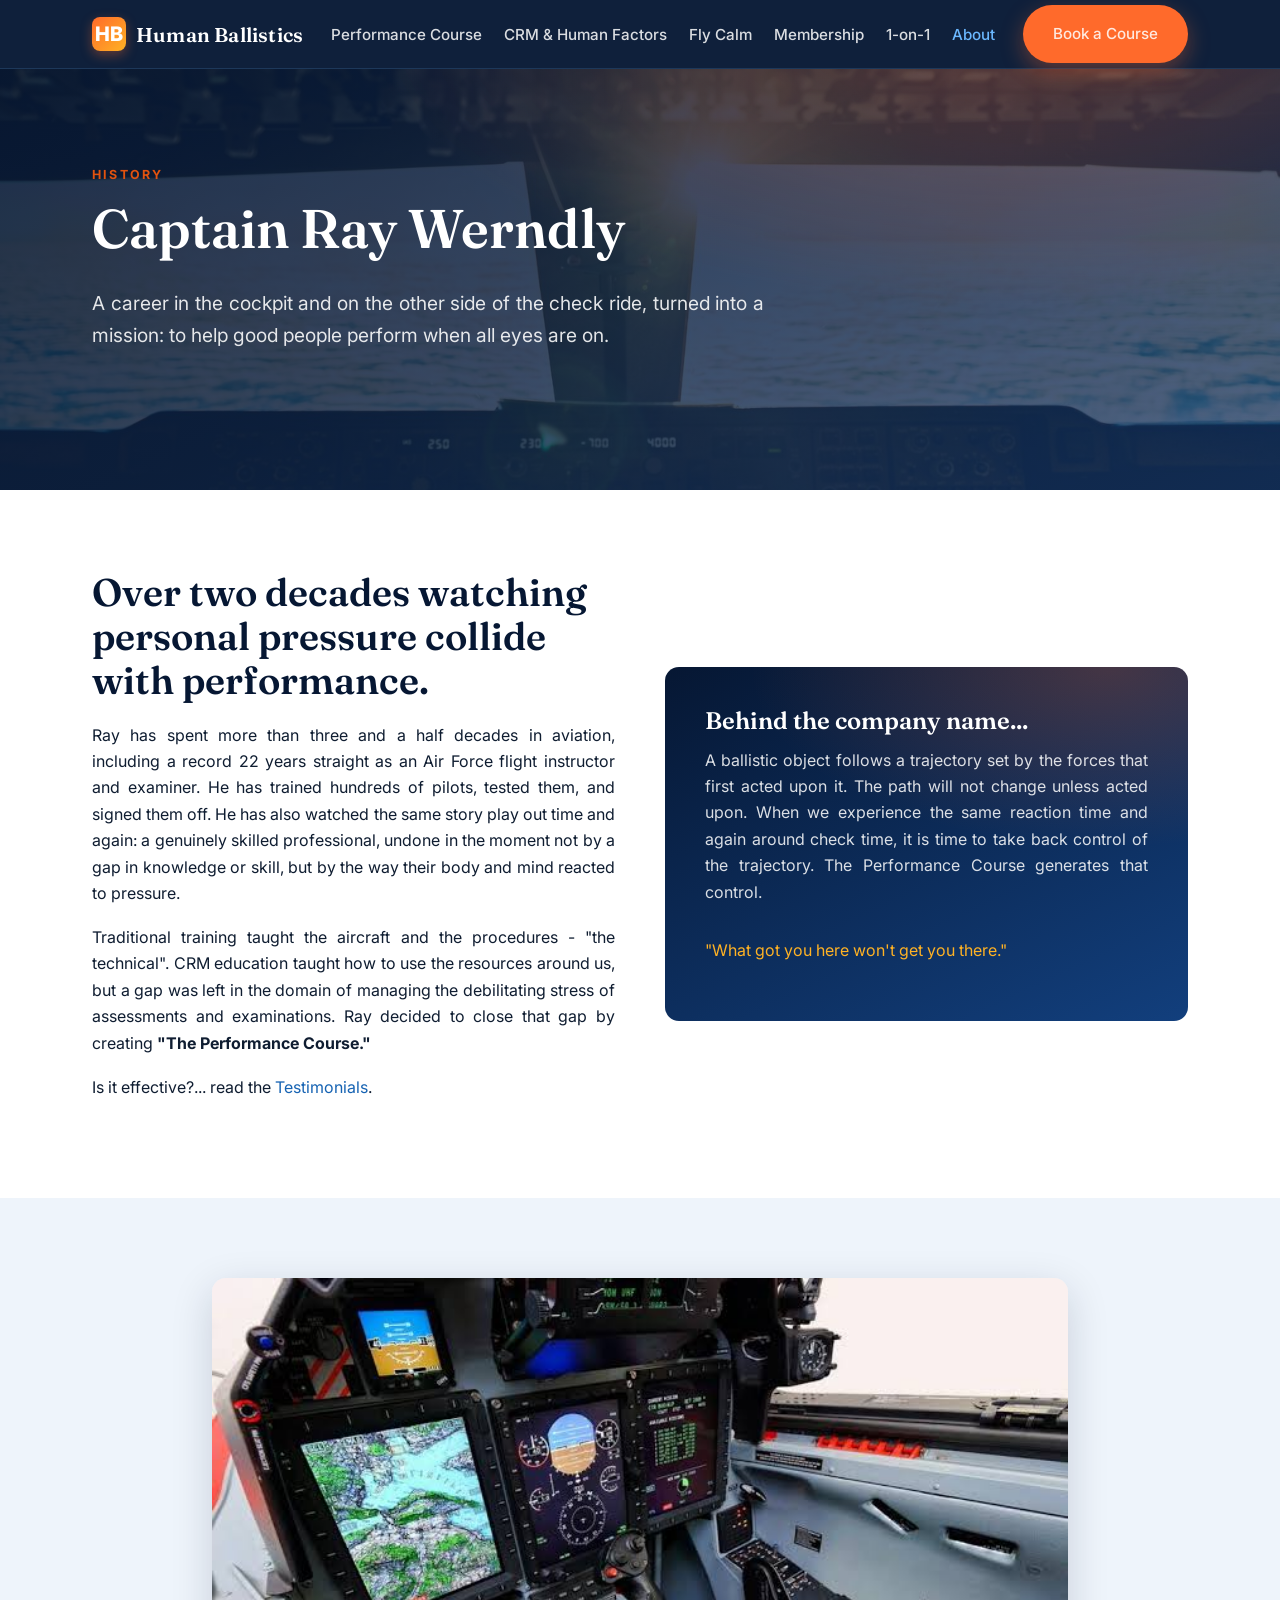
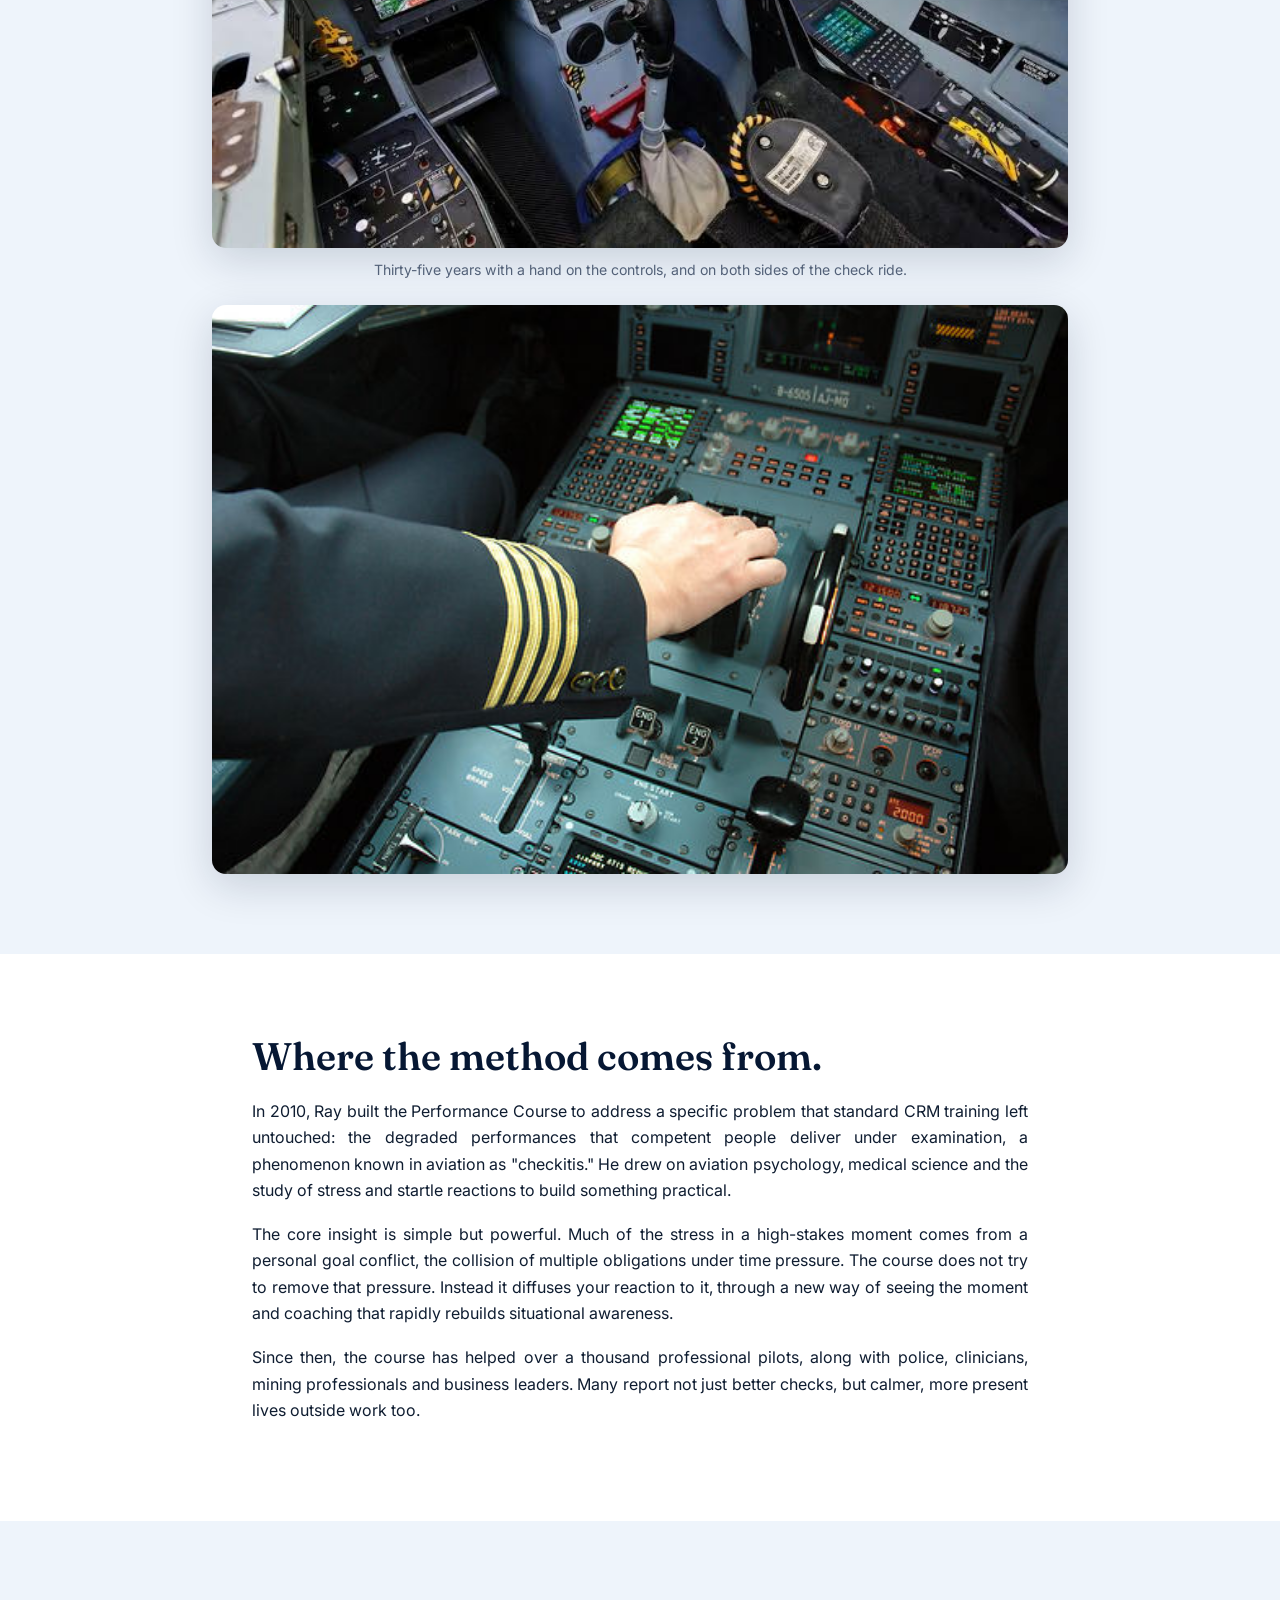
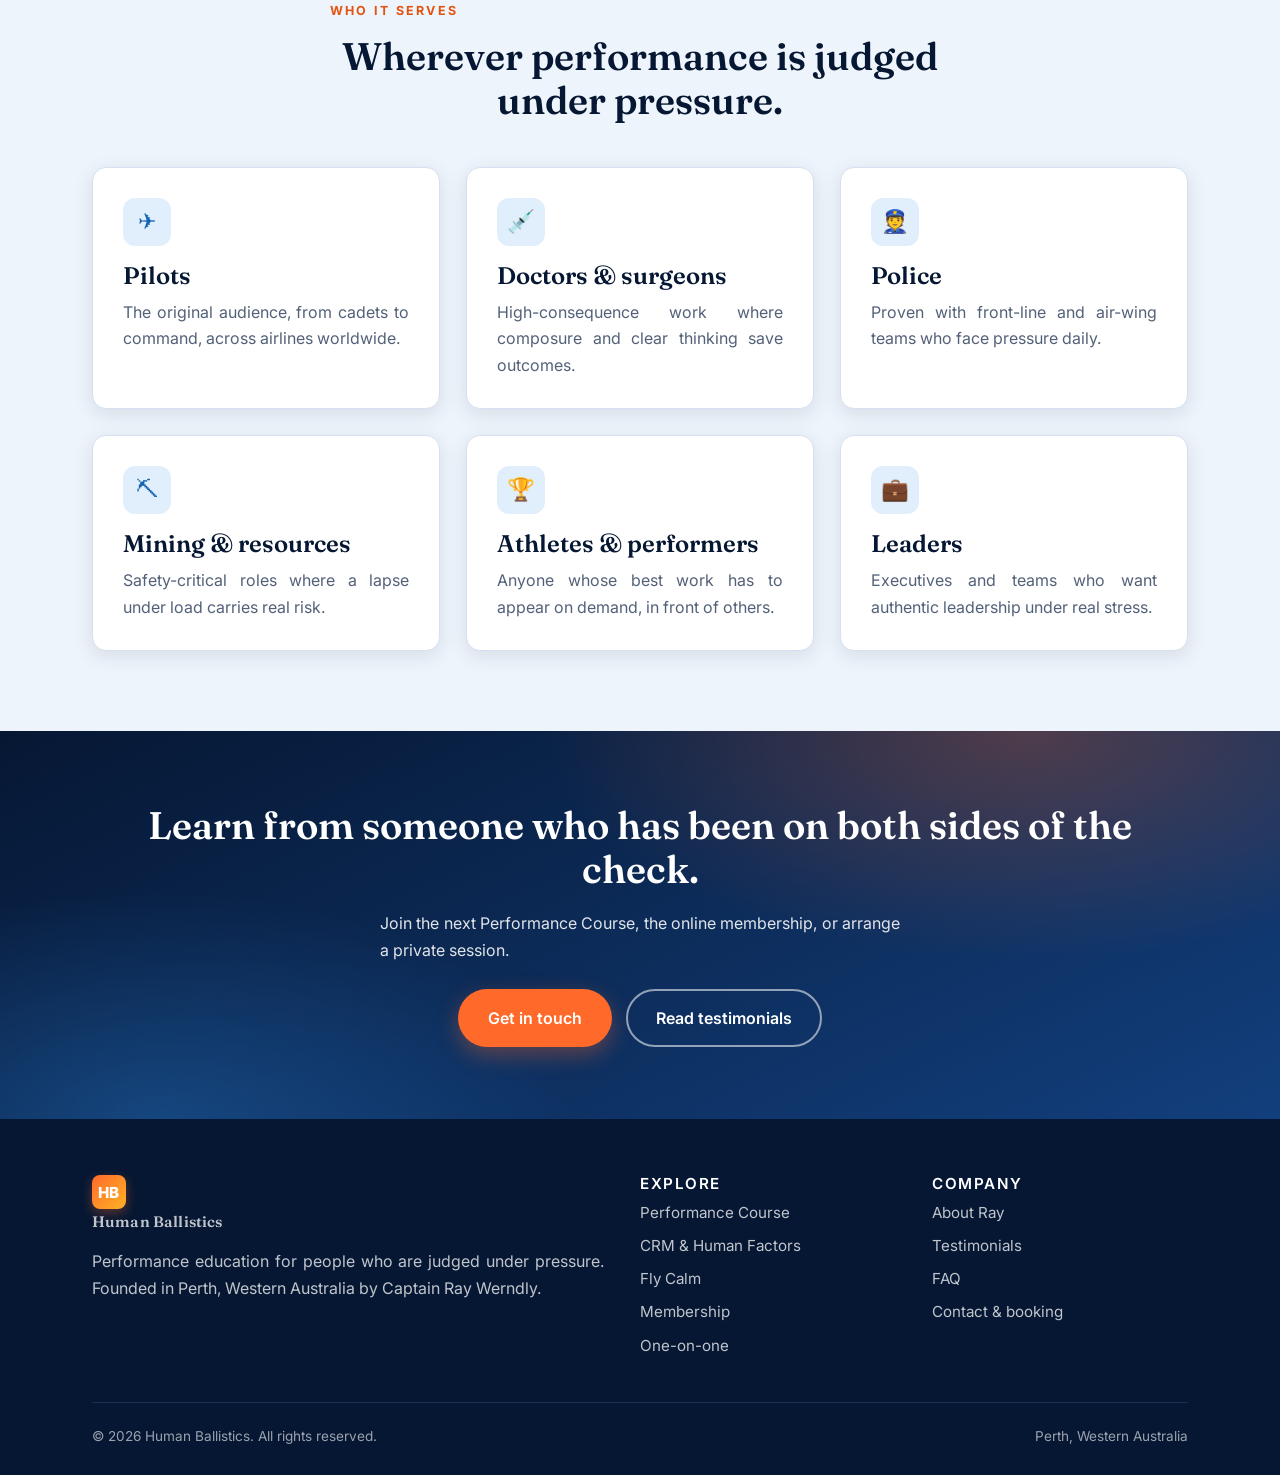
==== about.html @ b088965b "Add files via upload" ====
<!DOCTYPE html>
<html lang="en-AU">
<head>
  <meta charset="UTF-8">
  <meta name="viewport" content="width=device-width, initial-scale=1.0">
  <title>About Captain Ray Werndly | Human Ballistics</title>
  <meta name="description" content="Captain Ray Werndly spent 35 years in aviation, 22 as a flight instructor and examiner. In 2010 he built the Performance Course to help professionals perform under pressure.">
  <link rel="preconnect" href="https://fonts.googleapis.com">
  <link rel="preconnect" href="https://fonts.gstatic.com" crossorigin>
  <link href="https://fonts.googleapis.com/css2?family=Fraunces:opsz,wght@9..144,400;9..144,600&family=Inter:wght@400;500;600;700&display=swap" rel="stylesheet">
  <link rel="stylesheet" href="css/styles.css">
</head>
<body>

  <header class="site-header">
    <div class="container nav">
      <a class="brand" href="index.html"><span class="mark">HB</span> Human Ballistics</a>
      <button class="nav-toggle" aria-label="Menu">&#9776;</button>
      <ul class="nav-links">
        <li><a href="performance-course.html">Performance Course</a></li>
        <li><a href="crm-humanfactors.html">CRM &amp; Human Factors</a></li>
        <li><a href="fly-calm.html">Fly Calm</a></li>
        <li><a href="membership.html">Membership</a></li>
        <li><a href="one-on-one.html">1-on-1</a></li>
        <li><a class="active" href="about.html">About</a></li>
        <li class="nav-cta"><a class="btn btn-primary" href="contact.html">Book a Course</a></li>
      </ul>
    </div>
  </header>

  <section class="hero hero--photo" style="background-image:url('assets/about-hero.jpg')">
    <div class="container">
      <p class="eyebrow">History</p>
      <h1 style="white-space:nowrap">Captain Ray Werndly</h1>
      <p class="lead">A career in the cockpit and on the other side of the check ride, turned into a mission: to help good people perform when all eyes are on.</p>
    </div>
  </section>

  <section class="section alt">
    <div class="container split">
      <div>
        <h2>Over two decades watching personal pressure collide with performance.</h2>
        <p>Ray has spent more than three and a half decades in aviation, including a record 22 years straight as an Air Force flight instructor and examiner. He has trained hundreds of pilots, tested them, and signed them off. He has also watched the same story play out time and again: a genuinely skilled professional, undone in the moment not by a gap in knowledge or skill, but by the way their body and mind reacted to pressure.</p>
        <p>Traditional training taught the aircraft and the procedures - "the technical". CRM education taught how to use the resources around us, but a gap was left in the domain of managing the debilitating stress of assessments and examinations. Ray decided to close that gap by creating <strong>"The Performance Course."</strong></p>
        <p>Is it effective?... read the <a href="testimonials.html">Testimonials</a>.</p>
      </div>
      <div class="panel">
        <h3>Behind the company name...</h3>
        <p>A ballistic object follows a trajectory set by the forces that first acted upon it. The path will not change unless acted upon. When we experience the same reaction time and again around check time, it is time to take back control of the trajectory. The Performance Course generates that control.</p>
        <p style="color:var(--amber);margin-top:14px">"What got you here won't get you there."</p>
      </div>
    </div>
  </section>

  <section class="section">
    <div class="container" style="max-width:900px">
      <img class="figure-img" src="assets/pc21-cockpit.jpg" alt="The forward cockpit instrument panel and control stick of a Pilatus PC-21 military training aircraft.">
      <p class="figure-cap">Thirty-five years with a hand on the controls, and on both sides of the check ride.</p>
      <img class="figure-img" style="margin-top:24px" src="assets/cockpit-throttle.jpg" alt="A captain's hand, four gold stripes on the sleeve, on the thrust levers of an airliner flight deck.">
    </div>
  </section>

  <section class="section alt">
    <div class="container" style="max-width:820px">
      <h2>Where the method comes from.</h2>
      <p>In 2010, Ray built the Performance Course to address a specific problem that standard CRM training left untouched: the degraded performances that competent people deliver under examination, a phenomenon known in aviation as "checkitis." He drew on aviation psychology, medical science and the study of stress and startle reactions to build something practical.</p>
      <p>The core insight is simple but powerful. Much of the stress in a high-stakes moment comes from a personal goal conflict, the collision of multiple obligations under time pressure. The course does not try to remove that pressure. Instead it diffuses your reaction to it, through a new way of seeing the moment and coaching that rapidly rebuilds situational awareness.</p>
      <p>Since then, the course has helped over a thousand professional pilots, along with police, clinicians, mining professionals and business leaders. Many report not just better checks, but calmer, more present lives outside work too.</p>
    </div>
  </section>

  <section class="section">
    <div class="container">
      <div class="section-head center">
        <p class="eyebrow">Who it serves</p>
        <h2>Wherever performance is judged under pressure.</h2>
      </div>
      <div class="grid grid-3">
        <div class="card"><div class="icon">&#9992;</div><h3>Pilots</h3><p>The original audience, from cadets to command, across airlines worldwide.</p></div>
        <div class="card"><div class="icon">&#128137;</div><h3>Doctors &amp; surgeons</h3><p>High-consequence work where composure and clear thinking save outcomes.</p></div>
        <div class="card"><div class="icon">&#128110;</div><h3>Police</h3><p>Proven with front-line and air-wing teams who face pressure daily.</p></div>
        <div class="card"><div class="icon">&#9935;</div><h3>Mining &amp; resources</h3><p>Safety-critical roles where a lapse under load carries real risk.</p></div>
        <div class="card"><div class="icon">&#127942;</div><h3>Athletes &amp; performers</h3><p>Anyone whose best work has to appear on demand, in front of others.</p></div>
        <div class="card"><div class="icon">&#128188;</div><h3>Leaders</h3><p>Executives and teams who want authentic leadership under real stress.</p></div>
      </div>
    </div>
  </section>

  <section class="cta-band">
    <div class="container">
      <h2>Learn from someone who has been on both sides of the check.</h2>
      <p>Join the next Performance Course, the online membership, or arrange a private session.</p>
      <div class="hero-cta" style="justify-content:center">
        <a class="btn btn-primary" href="contact.html">Get in touch</a>
        <a class="btn btn-ghost" href="testimonials.html">Read testimonials</a>
      </div>
    </div>
  </section>

  <footer class="site-footer">
    <div class="container">
      <div class="footer-grid">
        <div>
          <a class="brand" href="index.html" style="margin-bottom:14px"><span class="mark">HB</span> Human Ballistics</a>
          <p>Performance education for people who are judged under pressure. Founded in Perth, Western Australia by Captain Ray Werndly.</p>
        </div>
        <div>
          <h4>Explore</h4>
          <a href="performance-course.html">Performance Course</a>
          <a href="crm-humanfactors.html">CRM &amp; Human Factors</a>
          <a href="fly-calm.html">Fly Calm</a>
          <a href="membership.html">Membership</a>
          <a href="one-on-one.html">One-on-one</a>
        </div>
        <div>
          <h4>Company</h4>
          <a href="about.html">About Ray</a>
          <a href="testimonials.html">Testimonials</a>
          <a href="faq.html">FAQ</a>
          <a href="contact.html">Contact &amp; booking</a>
        </div>
      </div>
      <!-- REBRAND NOTE: when the business is renamed, replace "Human Ballistics" and the "HB" monogram everywhere, and turn the line below into: Formerly Human Ballistics (humanballistics.com). -->
      <div class="footer-bottom">
        <span>&copy; <span class="year">2026</span> Human Ballistics. All rights reserved.</span>
        <span>Perth, Western Australia</span>
      </div>
    </div>
  </footer>

  <script src="js/main.js"></script>
</body>
</html>
---- css/styles.css ----
/* =========================================================
   Human Ballistics - shared stylesheet
   "Flight deck at dusk" aviation palette, sales-forward.
   Deep sky-blue gradients + sunset glow, with a punchy
   sunset-orange call-to-action colour.
   To rebrand: change the palette values in :root below and
   the wordmark text in each page header.
   ========================================================= */

:root {
  /* Deep sky (backgrounds, headers, gradients) */
  --navy: #061733;
  --navy-2: #0c2a57;
  --slate: #123f7d;

  /* Sky blue (aviation accent) */
  --sky: #2f90ea;
  --sky-light: #6bb8ff;
  --sky-dark: #1663b3;

  /* Sunset orange (the sales / call-to-action colour) */
  --accent: #ff6a2b;
  --accent-dark: #e2530f;

  /* Instrument amber (numbers, highlights). --amber kept as an
     alias so any older references still resolve. */
  --gold: #ffb224;
  --gold-dark: #d98a00;
  --amber: #ffb224;
  --amber-dark: #d98a00;

  --cream: #eef4fb;
  --ink: #0f1d31;
  --muted: #536178;
  --line: #d5e1f0;
  --white: #ffffff;

  --maxw: 1140px;
  --radius: 14px;
  --shadow: 0 12px 42px rgba(6, 23, 51, 0.16);
  --shadow-soft: 0 5px 20px rgba(6, 23, 51, 0.10);

  --font-head: "Fraunces", Georgia, "Times New Roman", serif;
  --font-body: "Inter", -apple-system, BlinkMacSystemFont, "Segoe UI", Roboto, Helvetica, Arial, sans-serif;
}

* { box-sizing: border-box; }

html { scroll-behavior: smooth; }

body {
  margin: 0;
  font-family: var(--font-body);
  color: var(--ink);
  background: var(--cream);
  line-height: 1.65;
  -webkit-font-smoothing: antialiased;
}

h1, h2, h3, h4 {
  font-family: var(--font-head);
  font-weight: 600;
  line-height: 1.15;
  color: var(--navy);
  margin: 0 0 0.5em;
}

h1 { font-size: clamp(2.1rem, 5vw, 3.4rem); }
h2 { font-size: clamp(1.6rem, 3.4vw, 2.4rem); }
h3 { font-size: clamp(1.2rem, 2.2vw, 1.5rem); }

p { margin: 0 0 1.1em; text-align: justify; }

a { color: var(--sky-dark); text-decoration: none; }
a:hover { text-decoration: underline; }

img { max-width: 100%; display: block; }

.container {
  width: 100%;
  max-width: var(--maxw);
  margin: 0 auto;
  padding: 0 22px;
}

.eyebrow {
  text-transform: uppercase;
  letter-spacing: 0.18em;
  font-size: 0.78rem;
  font-weight: 700;
  color: var(--accent-dark);
  margin-bottom: 0.8rem;
}

/* ---------- Buttons ---------- */
.btn {
  display: inline-block;
  padding: 14px 28px;
  border-radius: 999px;
  font-weight: 600;
  font-size: 1rem;
  cursor: pointer;
  border: 2px solid transparent;
  transition: transform 0.15s ease, box-shadow 0.15s ease, background 0.15s ease;
  text-decoration: none;
}
.btn:hover { text-decoration: none; transform: translateY(-2px); }
.btn-primary {
  background: var(--accent);
  color: var(--white);
  box-shadow: 0 8px 22px rgba(255, 106, 43, 0.34);
}
.btn-primary:hover { background: var(--accent-dark); color: var(--white); box-shadow: 0 10px 26px rgba(255, 106, 43, 0.42); }
.btn-ghost { background: transparent; color: var(--white); border-color: rgba(255,255,255,0.55); }
.btn-ghost:hover { background: rgba(255,255,255,0.14); }
.btn-dark { background: var(--sky); color: var(--white); }
.btn-dark:hover { background: var(--sky-dark); color: var(--white); }

/* ---------- Header / nav ---------- */
.site-header {
  position: sticky;
  top: 0;
  z-index: 50;
  background: rgba(6, 23, 51, 0.96);
  backdrop-filter: blur(8px);
  color: var(--white);
  border-bottom: 1px solid rgba(107,184,255,0.16);
}
.nav {
  display: flex;
  align-items: center;
  justify-content: space-between;
  height: 68px;
}
.brand {
  display: flex;
  align-items: center;
  gap: 10px;
  color: var(--white);
  font-family: var(--font-head);
  font-weight: 600;
  font-size: 1.25rem;
  letter-spacing: 0.01em;
}
.brand:hover { text-decoration: none; }
.brand .mark {
  width: 34px; height: 34px;
  display: grid; place-items: center;
  border-radius: 8px;
  background: linear-gradient(135deg, var(--accent) 0%, var(--gold) 100%);
  color: var(--white);
  font-weight: 800;
  font-family: var(--font-body);
  box-shadow: 0 4px 12px rgba(255,106,43,0.35);
}
.nav-links {
  display: flex;
  align-items: center;
  gap: 22px;
  list-style: none;
  margin: 0; padding: 0;
}
.nav-links a {
  color: rgba(255,255,255,0.85);
  font-size: 0.95rem;
  font-weight: 500;
}
.nav-links a:hover { color: var(--white); text-decoration: none; }
.nav-links a.active { color: var(--sky-light); }
.nav-cta { margin-left: 6px; }

.nav-toggle {
  display: none;
  background: none;
  border: 0;
  color: var(--white);
  font-size: 1.6rem;
  cursor: pointer;
}

/* ---------- Hero ---------- */
.hero {
  background:
    radial-gradient(1100px 480px at 78% -15%, rgba(255,106,43,0.30), transparent 60%),
    radial-gradient(900px 520px at 8% 8%, rgba(47,144,234,0.34), transparent 58%),
    linear-gradient(155deg, var(--navy) 0%, var(--navy-2) 46%, var(--slate) 100%);
  color: var(--white);
  padding: 96px 0 104px;
  position: relative;
  overflow: hidden;
}
.hero h1 { color: var(--white); max-width: 15ch; }
.hero .lead {
  font-size: 1.2rem;
  color: rgba(255,255,255,0.88);
  max-width: 56ch;
  margin-bottom: 1.8em;
}
.hero-cta { display: flex; gap: 14px; flex-wrap: wrap; }
.hero-stats {
  display: flex;
  gap: 40px;
  margin-top: 56px;
  flex-wrap: wrap;
}
.hero-stats .stat strong {
  display: block;
  font-family: var(--font-head);
  font-size: 2.2rem;
  color: var(--gold);
}
.hero-stats .stat span { color: rgba(255,255,255,0.78); font-size: 0.95rem; }

/* ---------- Sections ---------- */
.section { padding: 80px 0; }
.section-tight { padding: 56px 0; }
.section.alt { background: var(--white); }
.section-head { max-width: 62ch; margin-bottom: 44px; }
.section-head.center { margin-left: auto; margin-right: auto; text-align: center; }

/* ---------- Cards / grid ---------- */
.grid { display: grid; gap: 26px; }
.grid-3 { grid-template-columns: repeat(3, 1fr); }
.grid-2 { grid-template-columns: repeat(2, 1fr); }

.card {
  background: var(--white);
  border: 1px solid var(--line);
  border-radius: var(--radius);
  padding: 30px;
  box-shadow: var(--shadow-soft);
  transition: transform 0.18s ease, box-shadow 0.18s ease;
}
.card:hover { transform: translateY(-4px); box-shadow: var(--shadow); }
.card .icon {
  width: 48px; height: 48px;
  border-radius: 12px;
  background: rgba(47,144,234,0.14);
  color: var(--sky-dark);
  display: grid; place-items: center;
  font-size: 1.4rem;
  margin-bottom: 16px;
}
.card h3 { margin-bottom: 0.4em; }
.card p { color: var(--muted); margin-bottom: 0; }

/* Price cards */
.price-card { display: flex; flex-direction: column; }
.price-card .price {
  font-family: var(--font-head);
  font-size: 2.2rem;
  color: var(--navy);
  margin: 6px 0 2px;
}
.price-card .price small { font-size: 0.9rem; color: var(--muted); font-family: var(--font-body); }
.price-card ul { list-style: none; padding: 0; margin: 18px 0 24px; }
.price-card li { padding: 7px 0 7px 28px; position: relative; color: var(--ink); }
.price-card li::before {
  content: "\2713";
  position: absolute; left: 0; top: 7px;
  color: var(--accent); font-weight: 700;
}
.price-card .btn { margin-top: auto; text-align: center; }
.price-card.featured { border-color: var(--accent); border-width: 2px; box-shadow: var(--shadow); position: relative; }
.badge-pop {
  position: absolute; top: -13px; right: 22px;
  background: var(--accent); color: var(--white);
  font-size: 0.72rem; font-weight: 700; letter-spacing: 0.08em;
  text-transform: uppercase;
  padding: 5px 12px; border-radius: 999px;
  box-shadow: 0 4px 12px rgba(255,106,43,0.35);
}

/* ---------- Split feature ---------- */
.split { display: grid; grid-template-columns: 1fr 1fr; gap: 50px; align-items: center; }
.split .panel {
  background:
    radial-gradient(600px 300px at 85% 0%, rgba(255,106,43,0.24), transparent 60%),
    linear-gradient(155deg, var(--navy) 0%, var(--slate) 100%);
  color: var(--white); border-radius: var(--radius); padding: 40px;
  min-height: 260px; display: flex; flex-direction: column; justify-content: center;
}
.split .panel h3 { color: var(--white); }
.split .panel p { color: rgba(255,255,255,0.85); }

/* ---------- Testimonials ---------- */
.quote-grid { columns: 3; column-gap: 26px; }
.quote {
  break-inside: avoid;
  background: var(--white);
  border: 1px solid var(--line);
  border-left: 4px solid var(--sky);
  border-radius: 10px;
  padding: 22px 24px;
  margin-bottom: 26px;
  box-shadow: var(--shadow-soft);
}
.quote p { font-size: 1rem; color: var(--ink); margin-bottom: 12px; }
.quote .who { font-size: 0.85rem; color: var(--sky-dark); font-weight: 600; }

/* ---------- Steps ---------- */
.steps { counter-reset: step; display: grid; gap: 20px; }
.step { display: flex; gap: 18px; align-items: flex-start; }
.step .num {
  counter-increment: step;
  flex: 0 0 auto;
  width: 40px; height: 40px; border-radius: 50%;
  background: linear-gradient(135deg, var(--sky) 0%, var(--slate) 100%);
  color: var(--white);
  display: grid; place-items: center; font-weight: 700;
}
.step .num::before { content: counter(step); }
.step h4 { margin-bottom: 0.2em; }
.step p { color: var(--muted); margin-bottom: 0; }

/* ---------- CTA band ---------- */
.cta-band {
  background:
    radial-gradient(800px 380px at 80% 0%, rgba(255,106,43,0.28), transparent 60%),
    radial-gradient(700px 380px at 12% 100%, rgba(47,144,234,0.28), transparent 60%),
    linear-gradient(155deg, var(--navy) 0%, var(--slate) 100%);
  color: var(--white); text-align: center; padding: 72px 0;
}
.cta-band h2 { color: var(--white); }
.cta-band p { color: rgba(255,255,255,0.88); max-width: 52ch; margin: 0 auto 1.6em; }

/* ---------- FAQ ---------- */
.faq details {
  background: var(--white); border: 1px solid var(--line);
  border-radius: 10px; padding: 4px 22px; margin-bottom: 14px;
}
.faq summary {
  cursor: pointer; font-weight: 600; color: var(--navy);
  padding: 16px 0; list-style: none;
}
.faq summary::-webkit-details-marker { display: none; }
.faq summary::after { content: "+"; float: right; color: var(--accent-dark); font-size: 1.3rem; }
.faq details[open] summary::after { content: "\2212"; }
.faq details p { color: var(--muted); padding-bottom: 8px; }

/* ---------- Footer ---------- */
.site-footer {
  background: var(--navy); color: rgba(255,255,255,0.75);
  padding: 56px 0 28px; margin-top: 0;
}
.footer-grid { display: grid; grid-template-columns: 2fr 1fr 1fr; gap: 36px; }
.site-footer h4 { color: var(--white); font-family: var(--font-body); font-size: 0.95rem; text-transform: uppercase; letter-spacing: 0.1em; }
.site-footer a { color: rgba(255,255,255,0.75); display: block; margin-bottom: 8px; font-size: 0.95rem; }
.site-footer a:hover { color: var(--sky-light); text-decoration: none; }
.footer-bottom {
  border-top: 1px solid rgba(107,184,255,0.16);
  margin-top: 36px; padding-top: 22px;
  display: flex; justify-content: space-between; flex-wrap: wrap; gap: 10px;
  font-size: 0.85rem; color: rgba(255,255,255,0.6);
}

/* ---------- Utility ---------- */
.center { text-align: center; }
.mt-0 { margin-top: 0; }
.lead { font-size: 1.15rem; color: var(--muted); }
.pill {
  display: inline-block; padding: 5px 14px; border-radius: 999px;
  background: rgba(47,144,234,0.14); color: var(--sky-dark);
  font-size: 0.8rem; font-weight: 600; margin-bottom: 12px;
}
.note {
  background: rgba(255,178,36,0.12);
  border: 1px solid rgba(255,178,36,0.42);
  border-radius: 10px; padding: 16px 20px; color: var(--ink);
}

/* ---------- Photo hero (a real image behind the brand gradient) ----------
   Each page sets its own background-image inline on the .hero--photo section,
   for example: <section class="hero hero--photo" style="background-image:url('assets/xxx.jpg')">
   The ::before overlay keeps the same darkening gradient and orange glow on
   every page, so the heroes feel uniform while each photo differs.            */
.hero--photo {
  position: relative;
  isolation: isolate;
  background-size: cover;
  background-position: center 40%;
  background-repeat: no-repeat;
}
.hero--photo::before {
  content: "";
  position: absolute;
  inset: 0;
  z-index: 0;
  pointer-events: none;
  background:
    radial-gradient(1100px 480px at 80% -12%, rgba(255,106,43,0.30), transparent 60%),
    linear-gradient(155deg, rgba(6,23,51,0.90) 0%, rgba(10,32,66,0.82) 48%, rgba(16,52,104,0.72) 100%);
}
.hero--photo > .container { position: relative; z-index: 1; }

/* ---------- Images ---------- */
.figure-img {
  width: 100%;
  border-radius: var(--radius);
  box-shadow: var(--shadow);
  display: block;
}
.figure-cap {
  font-size: 0.88rem;
  color: var(--muted);
  margin-top: 10px;
  text-align: center;
}
/* Dark frame for diagrams that have a black background (e.g. the performance curve) */
.figure-dark {
  background: linear-gradient(160deg, var(--navy) 0%, var(--slate) 100%);
  border-radius: var(--radius);
  padding: 22px;
  box-shadow: var(--shadow);
}
.figure-dark img { width: 100%; border-radius: 8px; display: block; }
.media-round { border-radius: var(--radius); box-shadow: var(--shadow); width: 100%; aspect-ratio: 3 / 2; object-fit: cover; display: block; }
/* Wide cinematic banner (e.g. an airliner across the top of a page) */
.banner-img {
  width: 100%; aspect-ratio: 3 / 1; object-fit: cover; object-position: center 45%;
  border-radius: var(--radius); box-shadow: var(--shadow); display: block;
}
@media (max-width: 700px) { .banner-img { aspect-ratio: 16 / 10; } }

/* Small country flag next to a heading */
.flag {
  width: 26px; height: auto; border-radius: 4px;
  vertical-align: middle; margin-right: 9px;
  box-shadow: 0 1px 3px rgba(6,23,51,0.25);
}

/* ---------- Responsive ---------- */
@media (max-width: 900px) {
  .grid-3 { grid-template-columns: 1fr; }
  .grid-2 { grid-template-columns: 1fr; }
  .split { grid-template-columns: 1fr; }
  .quote-grid { columns: 2; }
  .footer-grid { grid-template-columns: 1fr 1fr; }
  .nav-links {
    display: none;
    position: absolute; top: 68px; left: 0; right: 0;
    flex-direction: column; align-items: flex-start;
    background: var(--navy); padding: 18px 22px; gap: 16px;
    border-bottom: 1px solid rgba(107,184,255,0.16);
  }
  .nav-links.open { display: flex; }
  .nav-toggle { display: block; }
  .hero-stats { gap: 28px; }
}
@media (max-width: 560px) {
  .quote-grid { columns: 1; }
  .footer-grid { grid-template-columns: 1fr; }
  .hero { padding: 68px 0 76px; }
  .section { padding: 56px 0; }
}
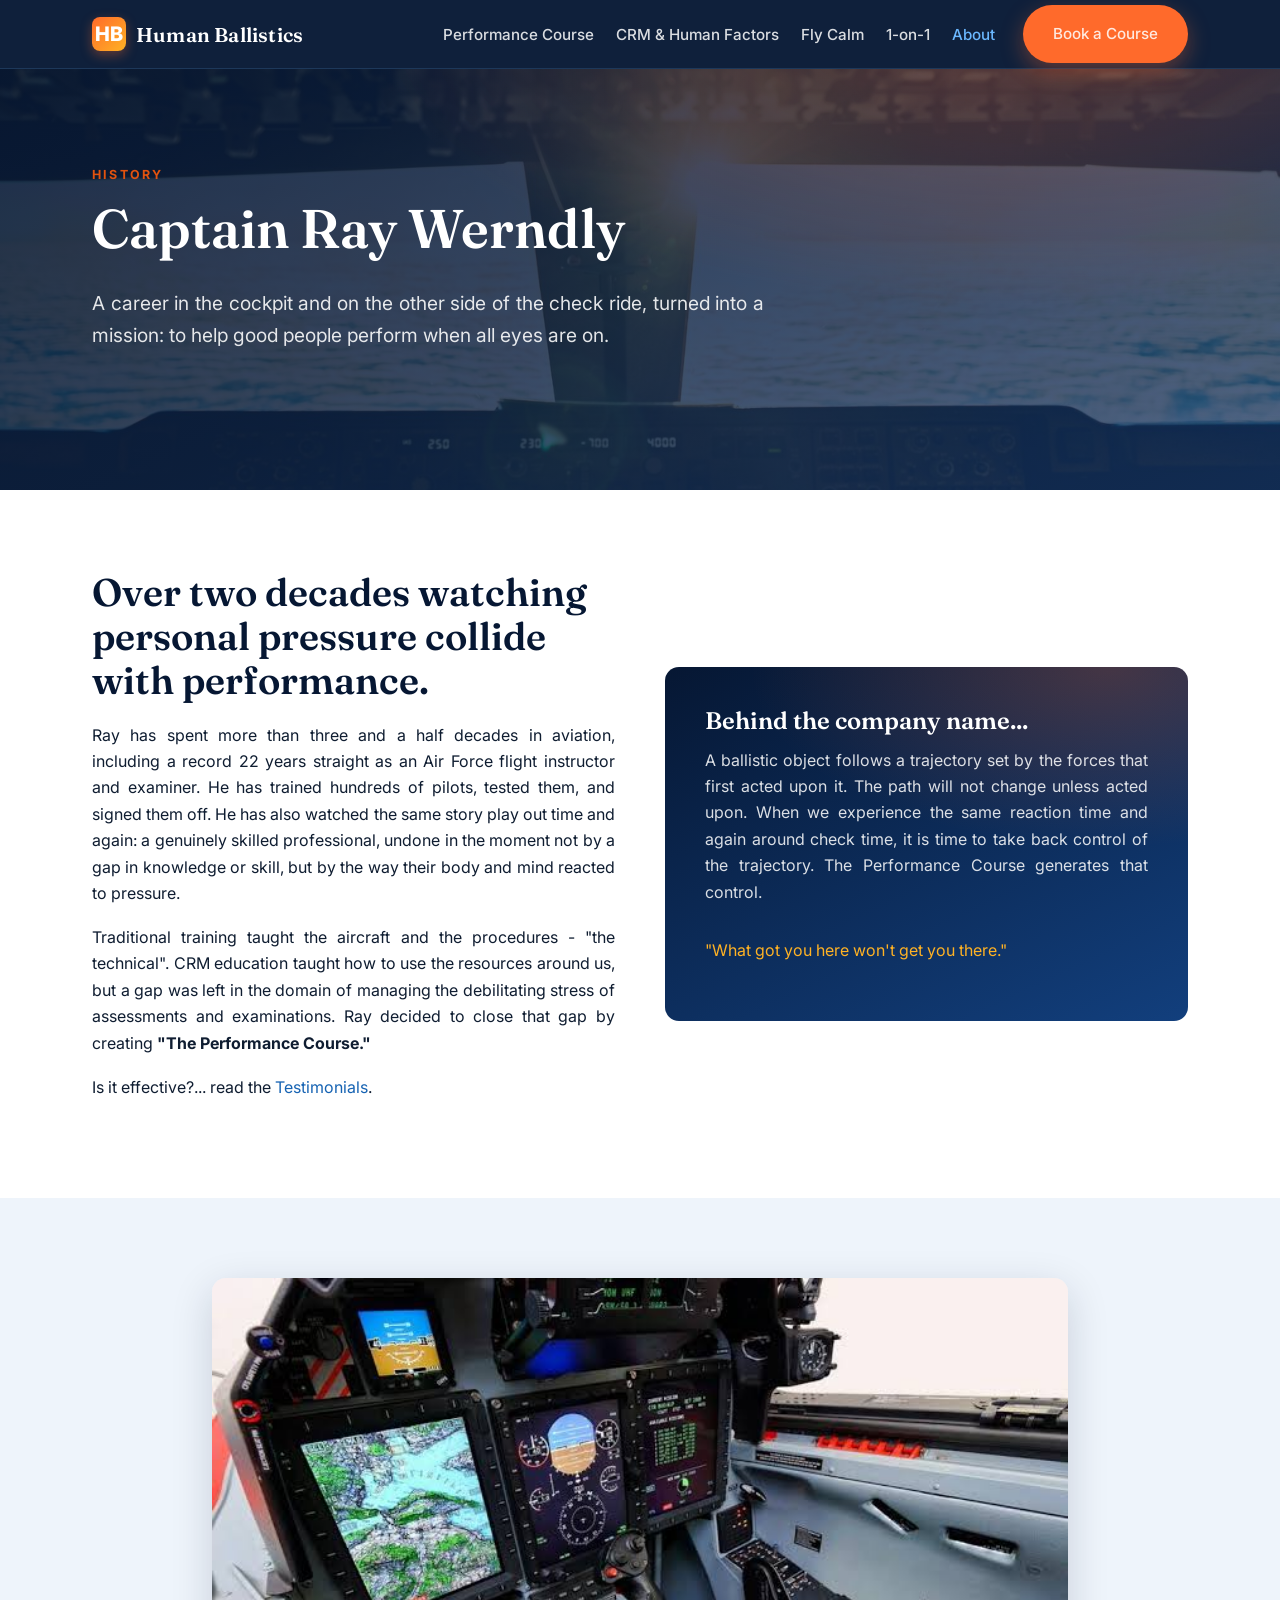
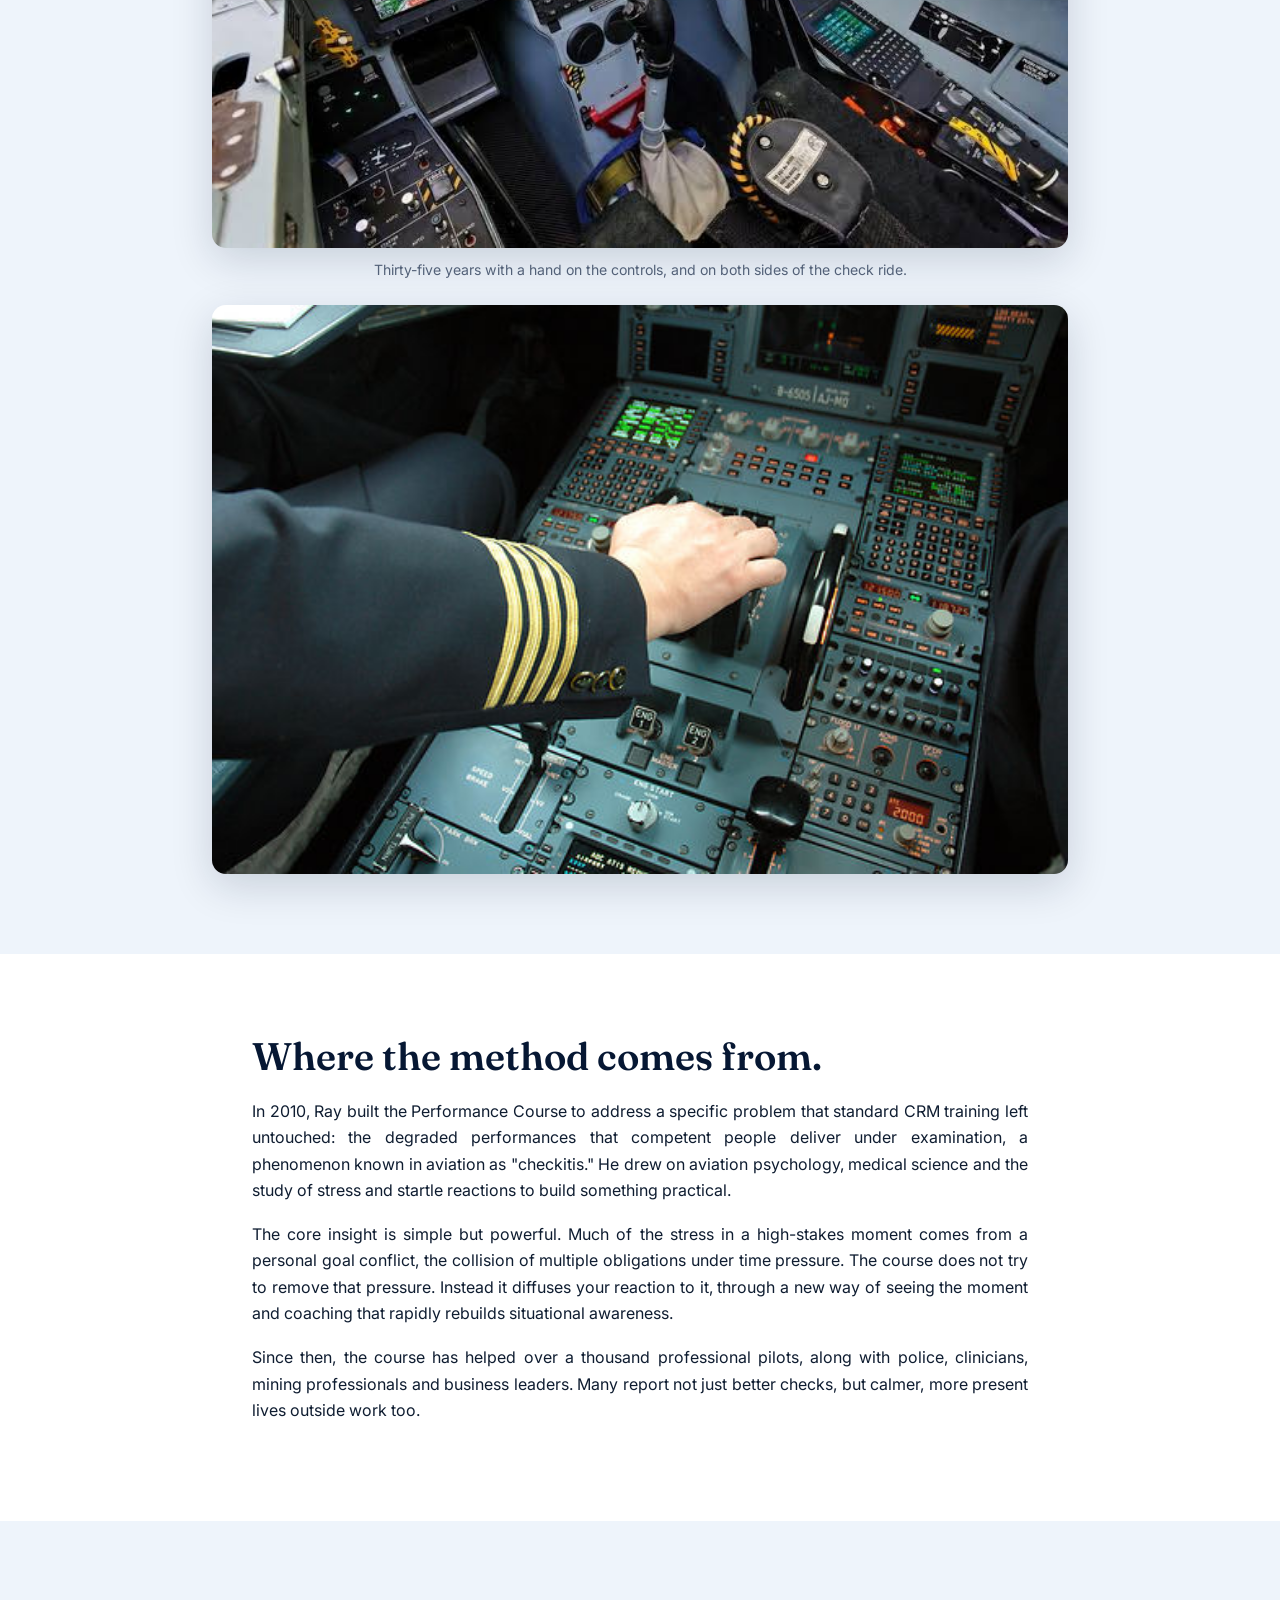
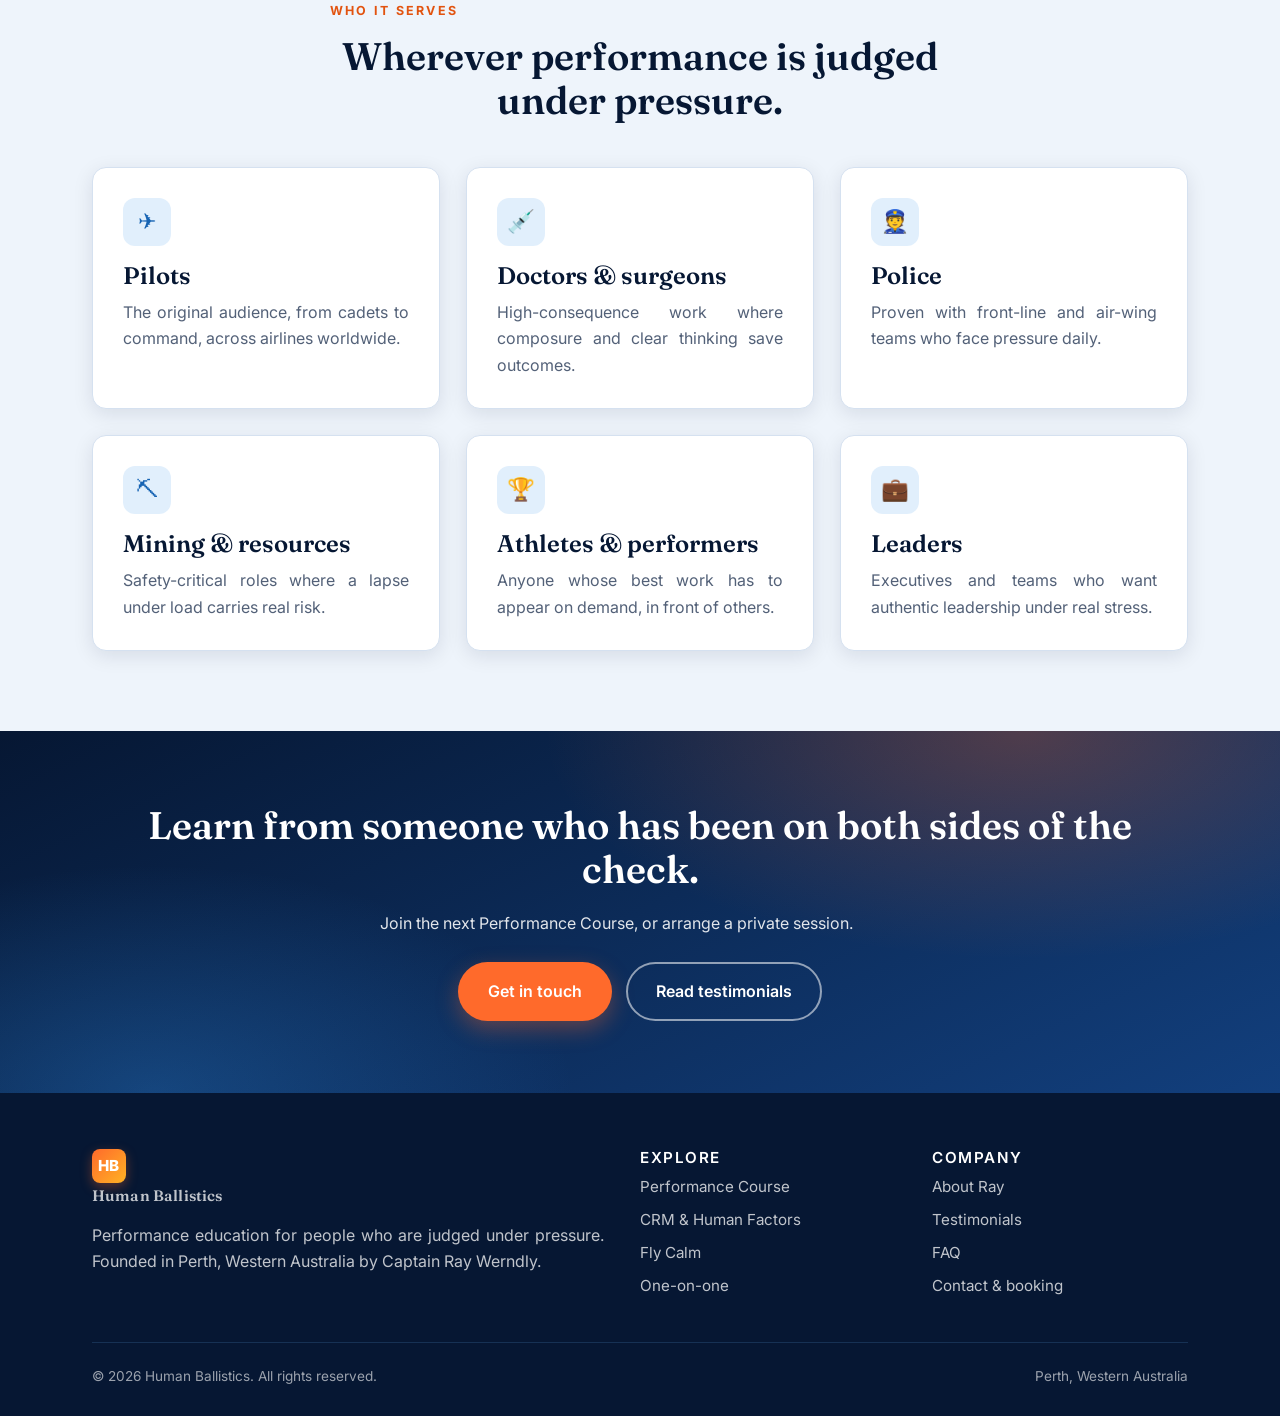
==== commit 93a3ab9b: "Add files via upload" ====
--- a/about.html
+++ b/about.html
@@ -20,7 +20,6 @@
         <li><a href="performance-course.html">Performance Course</a></li>
         <li><a href="crm-humanfactors.html">CRM &amp; Human Factors</a></li>
         <li><a href="fly-calm.html">Fly Calm</a></li>
-        <li><a href="membership.html">Membership</a></li>
         <li><a href="one-on-one.html">1-on-1</a></li>
         <li><a class="active" href="about.html">About</a></li>
         <li class="nav-cta"><a class="btn btn-primary" href="contact.html">Book a Course</a></li>
@@ -89,7 +88,7 @@
   <section class="cta-band">
     <div class="container">
       <h2>Learn from someone who has been on both sides of the check.</h2>
-      <p>Join the next Performance Course, the online membership, or arrange a private session.</p>
+      <p>Join the next Performance Course, or arrange a private session.</p>
       <div class="hero-cta" style="justify-content:center">
         <a class="btn btn-primary" href="contact.html">Get in touch</a>
         <a class="btn btn-ghost" href="testimonials.html">Read testimonials</a>
@@ -109,7 +108,6 @@
           <a href="performance-course.html">Performance Course</a>
           <a href="crm-humanfactors.html">CRM &amp; Human Factors</a>
           <a href="fly-calm.html">Fly Calm</a>
-          <a href="membership.html">Membership</a>
           <a href="one-on-one.html">One-on-one</a>
         </div>
         <div>
